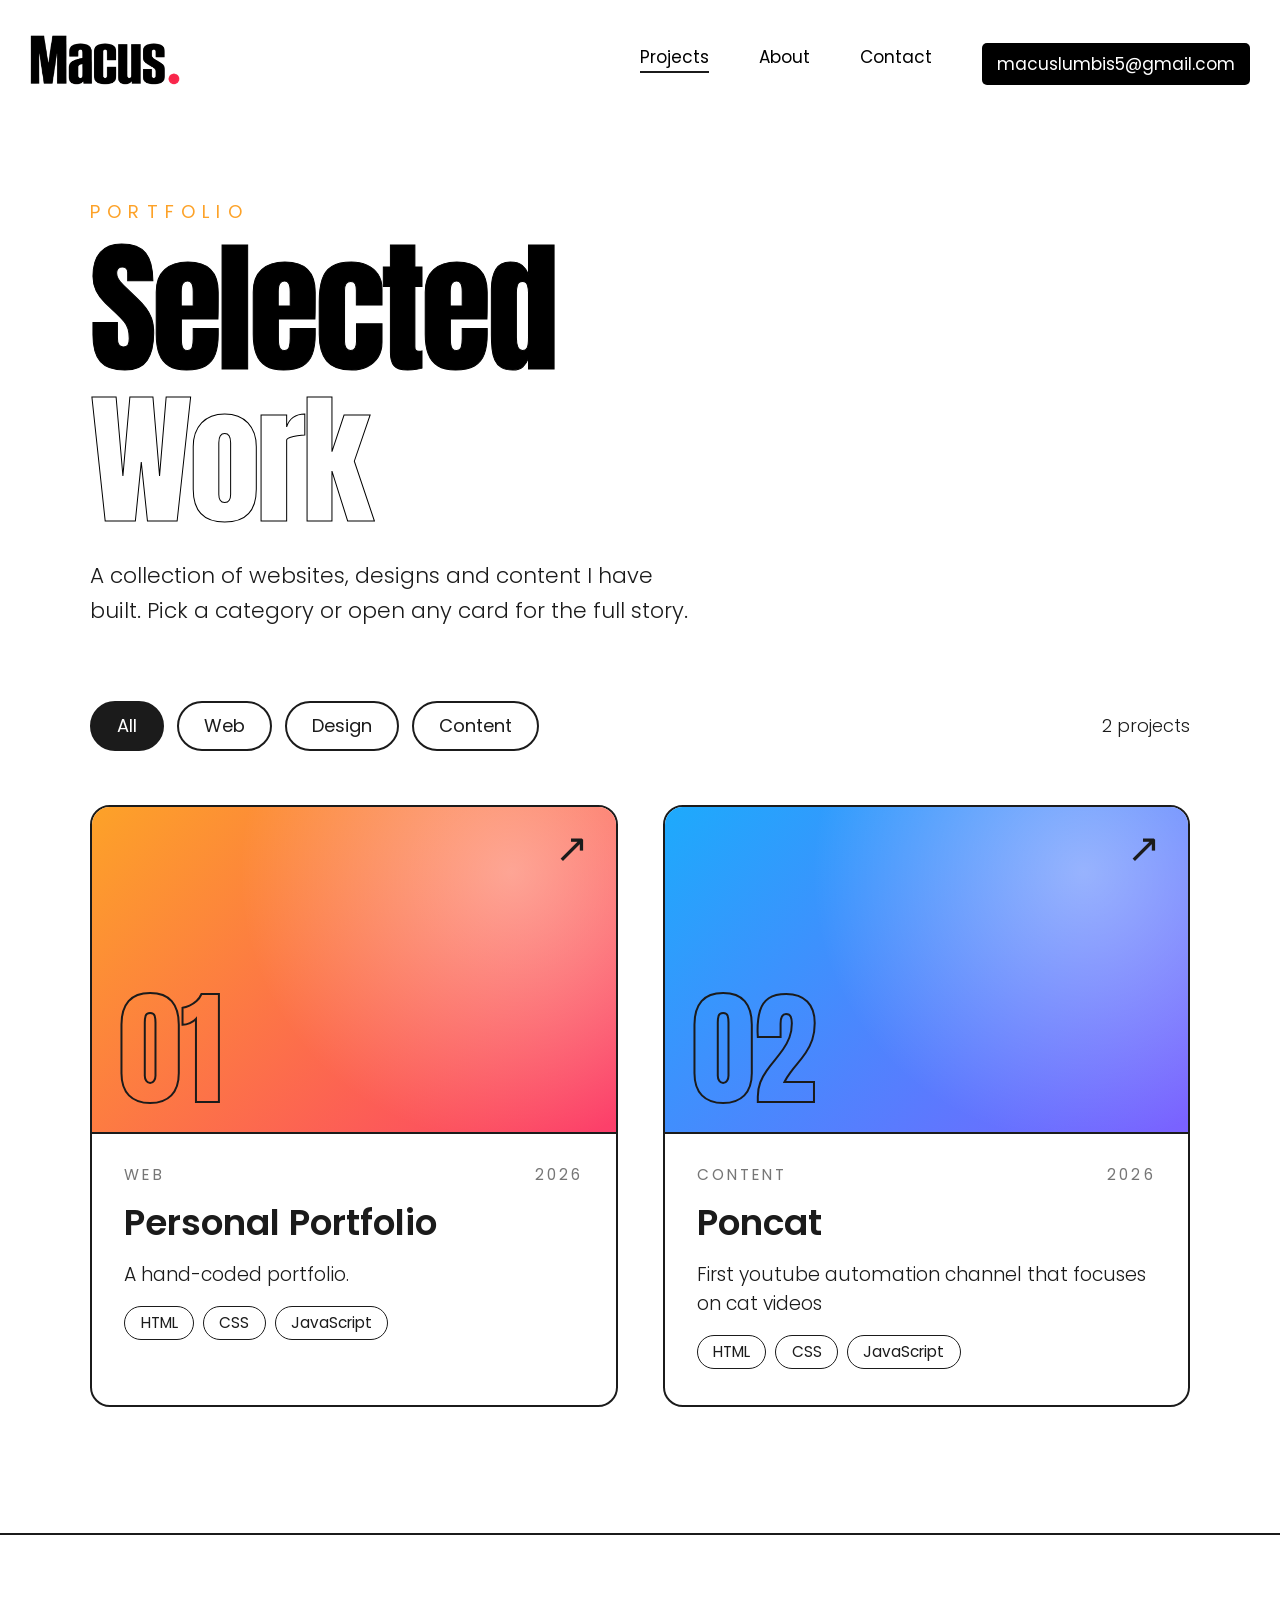
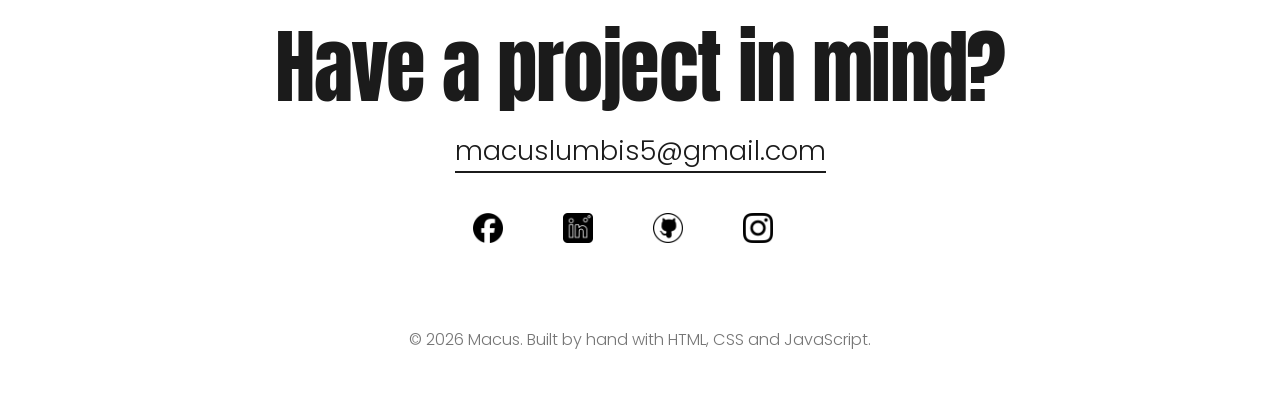
==== Frontend/projects.html @ 4666ce14 "Added Portfolio Page" ====
<!DOCTYPE html>
<html lang="en">
<head>
    <meta charset="UTF-8">
    <meta name="viewport" content="width=device-width, initial-scale=1.0">
    <title>Projects | Macus Portfolio</title>

    <link href="https://fonts.googleapis.com/css2?family=Poppins:wght@300;400;600;700&display=swap" rel="stylesheet">
    <link href="https://fonts.googleapis.com/css2?family=Anton&display=swap" rel="stylesheet">
    <link rel="stylesheet" href="style.css">
    <link rel="stylesheet" href="projects.css">
    <script src="script.js" defer></script>
    <script src="projects.js" defer></script>

    <noscript>
        <style>
            .preloader { display: none; }
            body:not(.is-loaded) { overflow: auto; }
            .reveal, .headline-word, main { opacity: 1; transform: none; }
        </style>
    </noscript>
</head>

<body>

    <div class="preloader" aria-hidden="true">
        <div class="preloader-panel preloader-panel--a"></div>
        <div class="preloader-panel preloader-panel--b"></div>
        <span class="preloader-logo">Macus</span>
    </div>

    <nav class="navbar">
        <div class="logo reveal" style="--i:0">
            <a href="index.html" class="logo-link">
                <img src="assets/images/logo.png" alt="logo" width="150" height="50">
            </a>
        </div>

        <ul class="nav-links reveal" style="--i:1">
            <li><a href="projects.html" aria-current="page"><span>Projects</span></a></li>
            <li><a href="index.html#about"><span>About</span></a></li>
            <li><a href="index.html#contact"><span>Contact</span></a></li>
            <li><a href="mailto:macuslumbis5@gmail.com" class="email" id="email2">macuslumbis5@gmail.com</a></li>
        </ul>
    </nav>

    <main id="top">
        <header class="page-head">
            <p class="eyebrow reveal" style="--i:0">Portfolio</p>

            <h1 class="headline">
                <span class="headline-line">
                    <a href="#projects" class="headline-word" style="--i:1">Selected</a>
                </span>
                <span class="headline-line">
                    <a href="#projects" class="headline-word" style="--i:2">Work</a>
                </span>
            </h1>

            <p class="page-head__intro reveal" style="--i:3">
                A collection of websites, designs and content I have built. Pick a category or open any card for the full story.
            </p>
        </header>

        <div class="toolbar reveal" style="--i:4">
            <div class="filters" role="group" aria-label="Filter projects">
                <button class="filter is-active" type="button" data-filter="all" aria-pressed="true">All</button>
                <button class="filter" type="button" data-filter="web" aria-pressed="false">Web</button>
                <button class="filter" type="button" data-filter="design" aria-pressed="false">Design</button>
                <button class="filter" type="button" data-filter="content" aria-pressed="false">Content</button>
            </div>
            <p class="count" id="count" aria-live="polite"></p>
        </div>

        <section class="projects" id="projects" aria-label="Projects">
            <div class="grid" id="grid"></div>
            <noscript><p class="noscript">Please enable JavaScript to view the projects.</p></noscript>
        </section>
    </main>

    <footer class="footer" id="contact">
        <p class="footer__lead">Have a project in mind?</p>
        <a class="footer__mail" href="mailto:macuslumbis5@gmail.com">macuslumbis5@gmail.com</a>

        <div class="social-links">
            <a href="https://www.facebook.com/macus.lumbis" target="_blank" rel="noopener noreferrer" aria-label="Facebook">
                <img src="assets/icons/facebook.png" alt="Facebook">
            </a>
            <a href="https://www.linkedin.com/in/macus-lumbis-49733b410" target="_blank" rel="noopener noreferrer" aria-label="LinkedIn">
                <img src="assets/icons/linkedin.png" alt="LinkedIn">
            </a>
            <a href="https://github.com/mojo1117" target="_blank" rel="noopener noreferrer" aria-label="GitHub">
                <img src="assets/icons/github.png" alt="GitHub">
            </a>
            <a href="https://www.instagram.com/mjocatt/" target="_blank" rel="noopener noreferrer" aria-label="Instagram">
                <img src="assets/icons/instagram.png" alt="Instagram">
            </a>
        </div>

        <p class="footer__small">&copy; <span id="year"></span> Macus. Built by hand with HTML, CSS and JavaScript.</p>
    </footer>

    <dialog class="modal" id="modal" aria-labelledby="modal-title">
        <div class="modal__panel">
            <button class="modal__close" id="modal-close" type="button" aria-label="Close">&times;</button>
            <div class="modal__media" id="modal-media"></div>
            <div class="modal__body">
                <p class="modal__meta" id="modal-meta"></p>
                <h2 class="modal__title" id="modal-title"></h2>
                <p class="modal__text" id="modal-text"></p>
                <ul class="chips" id="modal-stack"></ul>
                <div class="modal__links" id="modal-links"></div>
            </div>
        </div>
    </dialog>

    <div class="cursor" aria-hidden="true">
        <div class="cursor__circle">
            <svg viewBox="0 0 24 24" fill="none" stroke="currentColor" stroke-width="2.6" stroke-linecap="round" stroke-linejoin="round">
                <path d="M6 18L18 6M8 6h10v10"/>
            </svg>
        </div>
    </div>

</body>
</html>
---- Frontend/style.css ----
* {
    margin: 0;
    padding: 0;
    box-sizing: border-box;
}

html {
    font-size: clamp(12px, 1.5vw, 18px);
}

body {
    font-family: 'Poppins', sans-serif;
}



.navbar {
    position: fixed;
    inset: 0 0 auto 0;
    z-index: 100;

    display: flex;
    justify-content: space-between;
    align-items: center;

    width: 100%;
    max-width: 1460px;
    margin-top: 20px;
    padding: 15px 30px;

    left: 50%;
    transform: translateX(-50%);
}

.nav-links {
    display: flex;
    list-style: none;
    gap: 50px;
}

.nav-links a {
    display: inline-block;
    color: black;
    text-decoration: none;
    font-size: 17px;
}

.nav-links a span {
    display: inline-block;
    transition: transform 0.3s ease;
}

.nav-links a:hover span {
    transform: translateY(-5px);
}

#email2 {
    color: white;
    border-radius: 5px;
    padding: 8px 15px;
    background-color: black;
    transition: padding .3s, box-shadow .3s;
}

#email2:hover {
    padding-left: 2rem;
    padding-right: 2rem;
    box-shadow: 0 1rem 2rem rgba(27, 27, 27, .15);
}



.hero {
    min-height: 70vh;
    padding: 9rem 5rem 4rem;
    display: flex;
    flex-direction: column;
    justify-content: center;
    align-items: center;
}

.hero-hello,
.hero-description {
    font-size: 20px;
    font-weight: 300;
}

.hero-hello {
    align-self: stretch;
    text-align: center;
}

.hero-description {
    width: 100%;
    text-align: left;
}

.headline {
    font-family: 'Anton', sans-serif;
    width: 100%;
    position: relative;
    font-size: 9rem;
    font-weight: 500;
    line-height: 1;
    letter-spacing: -0.03em;
    margin: .5rem 0;
    text-align: center;
}

.headline-word {
    display: block;
    font-size: inherit;
    font-family: inherit;
    font-weight: inherit;
    line-height: inherit;
    color: black;
    -webkit-text-stroke: 1px black;
    text-decoration: none;
}


.headline:has(.headline-word:hover) .headline-word:not(:hover),
.headline:has(.headline-word:focus-visible) .headline-word:not(:focus-visible) {
    color: transparent;
}


.headline-line:nth-child(2) .headline-word {
    color: transparent;
}

.headline-line:nth-child(2) .headline-word:hover {
    color: black;
}



.social-links {
    display: flex;
    justify-content: center;
    align-items: center;
    gap: 25px;
    margin-top: 0;
}

.social-links a {
    display: block;
    width: 65px;
    height: 65px;
    flex-shrink: 0;
    transition: transform 0.3s ease;
}

.social-links img {
    display: block;
    width: 30px;
    height: 30px;
    object-fit: contain;
}

.social-links a:hover {
    transform: translateY(-5px) scale(1.05);
}

@media (max-width: 600px) {
    .social-links {
        gap: 15px;
    }

    .social-links a {
        width: 45px;
        height: 45px;
    }
}



:root {
    --ease: cubic-bezier(.77, 0, .175, 1);
    --start: 1.2s;
}


body:not(.is-loaded) {
    overflow: hidden;
}


.preloader {
    position: fixed;
    inset: 0;
    z-index: 1000;
}

.preloader-panel {
    position: absolute;
    inset: 0;
    background: black;
    transition: transform 1.4s var(--ease) .5s;
}

.preloader-panel--a {
    clip-path: polygon(0 0, calc(100% + 2px) 0, 0 calc(100% + 2px));
}

.preloader-panel--b {
    clip-path: polygon(100% 0, 100% 100%, 0 100%);
}

.preloader-logo {
    position: absolute;
    left: 90%;
    top: 90%;
    translate: -50% -50%;
   
    transition: transform .9s var(--ease) .5s, opacity .6s ease .5s;
}

.is-loaded .preloader-panel--a {
    transform: translate(-100%, -100%);
}

.is-loaded .preloader-panel--b {
    transform: translate(100%, 100%);
}

.is-loaded .preloader-logo {
    transform: translateY(200%);
    opacity: 0;
}

.is-loaded .preloader {
    visibility: hidden;
    transition: visibility 0s linear 2s;
}


main {
    transform: translateY(40px);
    transition: transform 1.4s var(--ease) .5s;
}

.is-loaded main {
    transform: none;
}


.reveal {
    opacity: 0;
    transform: translateY(1.5rem);
    transition: opacity .9s ease, transform 1.1s var(--ease);
    transition-delay: calc(var(--start) + var(--i, 0) * .12s);
}

.is-loaded .reveal {
    opacity: 1;
    transform: none;
}


.headline-line {
    display: block;
    overflow: hidden;
    padding-block: .06em;
    margin-block: -.06em;
}

.headline-word {
    transform: translateY(110%);
    transition:
        color .4s ease,
        transform 1.2s var(--ease) calc(var(--start) + var(--i, 0) * .12s);
}

.is-loaded .headline-word {
    transform: none;
}


@media (prefers-reduced-motion: reduce) {
    .preloader { display: none; }
    body:not(.is-loaded) { overflow: auto; }
    main, .reveal, .headline-word {
        opacity: 1;
        transform: none;
        transition: none;
    }
}



.cursor {
    position: fixed;
    top: 0;
    left: 0;
    width: 0;
    height: 0;
    z-index: 9999;
    pointer-events: none;
}

.cursor__circle {
    position: absolute;
    top: -2.75rem;               
    left: -2.75rem;              
    width: 5.5rem;
    height: 5.5rem;
    display: grid;
    place-items: center;
    background: white;
    color: #1b1b1b;              
    border: .3rem solid #1b1b1b;
    border-radius: 50%;
    scale: 0;                   
    transition: scale .45s var(--ease);
}

.cursor.is-active .cursor__circle {
    scale: 1;
}

.cursor__circle svg {
    width: 45%;
    height: 45%;
}

/* only on devices with a real mouse */
@media (hover: hover) and (pointer: fine) {
    .headline-word {
        cursor: none;            
    }
}

@media (hover: none), (pointer: coarse) {
    .cursor { display: none; }
}
---- Frontend/projects.css ----
:root {
    --ink: #1b1b1b;
    --accent: #fda228;
    --line: rgba(27, 27, 27, .16);
}

body {
    background: #fff;
    color: var(--ink);
}

body.modal-open {
    overflow: hidden;
}


.navbar {
    position: fixed;
    transition: background .3s ease, box-shadow .3s ease;
}



.navbar.is-scrolled {
    
    background: rgba(255, 255, 255, .82);
    -webkit-backdrop-filter: blur(12px);
    backdrop-filter: blur(12px);
    border-radius: 1rem;
    box-shadow: 0 .5rem 2rem rgba(27, 27, 27, .08);
}

.nav-links a[aria-current="page"] span {
    border-bottom: 2px solid var(--ink);
    padding-bottom: .1rem;
}

.page-head {
    max-width: 1460px;
    margin: 0 auto;
    padding: 11rem 5rem 2rem;
}

.eyebrow {
    font-size: 1rem;
    font-weight: 400;
    letter-spacing: .4em;
    text-transform: uppercase;
    color: var(--accent);
}

.page-head .headline {
    font-size: 8rem;
    text-align: left;
    margin: .6rem 0 1.5rem;
}

.page-head__intro {
    max-width: 34rem;
    font-size: 1.2rem;
    font-weight: 300;
    line-height: 1.6;
}

.toolbar {
    max-width: 1460px;
    margin: 0 auto;
    padding: 2rem 5rem;
    display: flex;
    justify-content: space-between;
    align-items: center;
    flex-wrap: wrap;
    gap: 1.5rem;
}

.filters {
    display: flex;
    flex-wrap: wrap;
    gap: .7rem;
}

.filter {
    font: inherit;
    font-size: 1rem;
    padding: .55rem 1.4rem;
    border: 2px solid var(--ink);
    border-radius: 999px;
    background: transparent;
    color: var(--ink);
    cursor: pointer;
    transition: background .3s ease, color .3s ease, transform .3s var(--ease);
}

.filter:hover {
    transform: translateY(-3px);
}

.filter.is-active {
    background: var(--ink);
    color: #fff;
}

.filter:focus-visible,
.modal__close:focus-visible,
.btn:focus-visible {
    outline: 3px solid var(--accent);
    outline-offset: 3px;
}

.count {
    font-size: 1rem;
    font-weight: 300;
}

.projects {
    max-width: 1460px;
    margin: 0 auto;
    padding: 1rem 5rem 7rem;
}

.grid {
    --base: .9s;
    display: grid;
    grid-template-columns: repeat(2, minmax(0, 1fr));
    gap: 2.5rem;
    transition: opacity .25s ease;
}

.grid.is-swapping {
    opacity: 0;
}

.noscript {
    padding: 3rem 0;
    text-align: center;
}

.project-card {
    position: relative;
    display: flex;
    flex-direction: column;
    background: #fff;
    border: 2px solid var(--ink);
    border-radius: 1.1rem;
    overflow: hidden;
    opacity: 0;
    transition: transform .6s var(--ease), box-shadow .5s ease;
}

.project-card.is-visible {
    opacity: 1;
    animation: cardIn 1s var(--ease) backwards;
    animation-delay: calc(var(--base) + var(--d, 0) * .08s);
}

.project-card.is-visible:hover {
    transform: translateY(-.6rem);
    box-shadow: 0 1.5rem 3rem rgba(27, 27, 27, .14);
}

@keyframes cardIn {
    from {
        opacity: 0;
        transform: translateY(2.5rem);
    }
    to {
        opacity: 1;
        transform: none;
    }
}

.project-card__media {
    position: relative;
    display: flex;
    align-items: flex-end;
    aspect-ratio: 16 / 10;
    padding: 1.5rem;
    background: linear-gradient(135deg, var(--c1), var(--c2));
    border-bottom: 2px solid var(--ink);
    overflow: hidden;
}

.project-card__media::after {
    content: "";
    position: absolute;
    inset: 0;
    background: radial-gradient(circle at 80% 20%, rgba(255, 255, 255, .4), transparent 55%);
    transition: transform .9s var(--ease);
}

.project-card:hover .project-card__media::after {
    transform: scale(1.3);
}

.project-card__num {
    position: relative;
    z-index: 1;
    font-family: 'Anton', sans-serif;
    font-size: 7rem;
    line-height: .9;
    color: transparent;
    -webkit-text-stroke: 2px var(--ink);
    transition: color .4s ease;
}

.project-card:hover .project-card__num {
    color: var(--ink);
}

.project-card__arrow {
    position: absolute;
    top: 1.2rem;
    right: 1.5rem;
    z-index: 1;
    font-size: 2.2rem;
    line-height: 1;
    transition: transform .5s var(--ease);
}

.project-card:hover .project-card__arrow {
    transform: translate(.35rem, -.35rem);
}

.project-card__body {
    display: flex;
    flex-direction: column;
    gap: .9rem;
    padding: 1.6rem 1.8rem 2rem;
}

.project-card__meta {
    display: flex;
    justify-content: space-between;
    font-size: .85rem;
    font-weight: 400;
    letter-spacing: .2em;
    text-transform: uppercase;
    color: rgba(27, 27, 27, .6);
}

.project-card__title {
    font-size: 2rem;
    font-weight: 600;
    line-height: 1.15;
}

.project-card__summary {
    font-size: 1.05rem;
    font-weight: 300;
    line-height: 1.55;
}

.chips {
    display: flex;
    flex-wrap: wrap;
    gap: .5rem;
    list-style: none;
}

.chips li {
    padding: .25rem .85rem;
    border: 1px solid var(--ink);
    border-radius: 999px;
    font-size: .85rem;
    font-weight: 400;
}

.project-card__open {
    position: absolute;
    inset: 0;
    z-index: 2;
    background: transparent;
    border: 0;
    border-radius: inherit;
    cursor: pointer;
}

.project-card__open:focus-visible {
    outline: 3px solid var(--accent);
    outline-offset: -3px;
}

@media (hover: hover) and (pointer: fine) {
    .project-card,
    .project-card__open {
        cursor: none;
    }
}

.footer {
    max-width: 1460px;
    margin: 0 auto;
    padding: 5rem 5rem 3rem;
    border-top: 2px solid var(--ink);
    display: flex;
    flex-direction: column;
    align-items: center;
    text-align: center;
    gap: 1.2rem;
}

.footer__lead {
    font-family: 'Anton', sans-serif;
    font-size: 4.5rem;
    line-height: 1.05;
    letter-spacing: -.02em;
}

.footer__mail {
    font-size: 1.5rem;
    font-weight: 300;
    color: var(--ink);
    text-decoration: none;
    border-bottom: 2px solid var(--ink);
    transition: color .3s ease, border-color .3s ease;
}

.footer__mail:hover {
    color: var(--accent);
    border-color: var(--accent);
}

.footer .social-links {
    margin-top: 1rem;
}

.footer__small {
    margin-top: 1.5rem;
    font-size: .9rem;
    font-weight: 300;
    color: rgba(27, 27, 27, .6);
}

.modal {
    position: fixed;
    inset: 0;
    width: 100%;
    height: 100%;
    max-width: none;
    max-height: none;
    margin: 0;
    padding: 1.5rem;
    border: 0;
    background: transparent;
    overflow: auto;
}

.modal[open] {
    display: grid;
    place-items: center;
}

.modal::backdrop {
    background: rgba(27, 27, 27, .72);
    -webkit-backdrop-filter: blur(6px);
    backdrop-filter: blur(6px);
}

.modal[open]::backdrop {
    animation: fadeIn .4s ease;
}

.modal[open] .modal__panel {
    animation: panelIn .6s var(--ease);
}

@keyframes fadeIn {
    from { opacity: 0; }
    to { opacity: 1; }
}

@keyframes panelIn {
    from {
        opacity: 0;
        transform: translateY(2.5rem) scale(.97);
    }
    to {
        opacity: 1;
        transform: none;
    }
}

.modal__panel {
    position: relative;
    width: min(56rem, 100%);
    max-height: calc(100vh - 3rem);
    overflow-y: auto;
    background: #fff;
    border: 2px solid var(--ink);
    border-radius: 1.1rem;
    font-size: 1rem;
}

.modal__close {
    position: absolute;
    top: 1rem;
    right: 1rem;
    z-index: 3;
    width: 3rem;
    height: 3rem;
    display: grid;
    place-items: center;
    padding-bottom: .2rem;
    font-size: 2rem;
    line-height: 1;
    color: var(--ink);
    background: #fff;
    border: 2px solid var(--ink);
    border-radius: 50%;
    cursor: pointer;
    transition: transform .4s var(--ease), background .3s ease, color .3s ease;
}

.modal__close:hover {
    transform: rotate(90deg);
    background: var(--ink);
    color: #fff;
}

.modal__media {
    display: flex;
    align-items: flex-end;
    min-height: 14rem;
    padding: 1.5rem 2rem;
    background: linear-gradient(135deg, var(--c1), var(--c2));
    border-bottom: 2px solid var(--ink);
    font-family: 'Anton', sans-serif;
    font-size: 9rem;
    line-height: .85;
    color: transparent;
    -webkit-text-stroke: 2px var(--ink);
}

.modal__body {
    display: flex;
    flex-direction: column;
    gap: 1.1rem;
    padding: 2rem 2.2rem 2.4rem;
}

.modal__meta {
    font-size: .9rem;
    letter-spacing: .2em;
    text-transform: uppercase;
    color: rgba(27, 27, 27, .6);
}

.modal__title {
    font-family: 'Anton', sans-serif;
    font-size: 3.4rem;
    font-weight: 500;
    line-height: 1.05;
}

.modal__text {
    max-width: 42rem;
    font-size: 1.1rem;
    font-weight: 300;
    line-height: 1.65;
}

.modal__links {
    display: flex;
    flex-wrap: wrap;
    align-items: center;
    gap: 1rem;
    margin-top: .6rem;
}

.modal__soon {
    font-size: 1rem;
    font-weight: 300;
    color: rgba(27, 27, 27, .6);
}

.btn {
    display: inline-block;
    padding: .75rem 1.8rem;
    font-size: 1rem;
    font-weight: 400;
    color: #fff;
    text-decoration: none;
    background: var(--ink);
    border: 2px solid var(--ink);
    border-radius: .4rem;
    transition: padding .3s ease, box-shadow .3s ease;
}

.btn:hover {
    padding-left: 2.4rem;
    padding-right: 2.4rem;
    box-shadow: 0 1rem 2rem rgba(27, 27, 27, .15);
}

.btn--ghost {
    color: var(--ink);
    background: transparent;
}

@media (max-width: 900px) {
    .page-head,
    .toolbar,
    .projects,
    .footer {
        padding-left: 1.5rem;
        padding-right: 1.5rem;
    }

    .grid {
        grid-template-columns: 1fr;
    }

    .page-head .headline {
        font-size: 5.5rem;
    }

    .footer__lead {
        font-size: 3rem;
    }
}

@media (max-width: 700px) {
    .nav-links li:not(:last-child) {
        display: none;
    }

    .project-card__num {
        font-size: 5rem;
    }

    .modal__media {
        min-height: 9rem;
        font-size: 6rem;
    }

    .modal__title {
        font-size: 2.4rem;
    }

    .modal__body {
        padding: 1.5rem;
    }
}

@media (prefers-reduced-motion: reduce) {
    .project-card,
    .project-card.is-visible {
        opacity: 1;
        animation: none;
        transition: none;
    }

    .modal[open] .modal__panel,
    .modal[open]::backdrop {
        animation: none;
    }
}
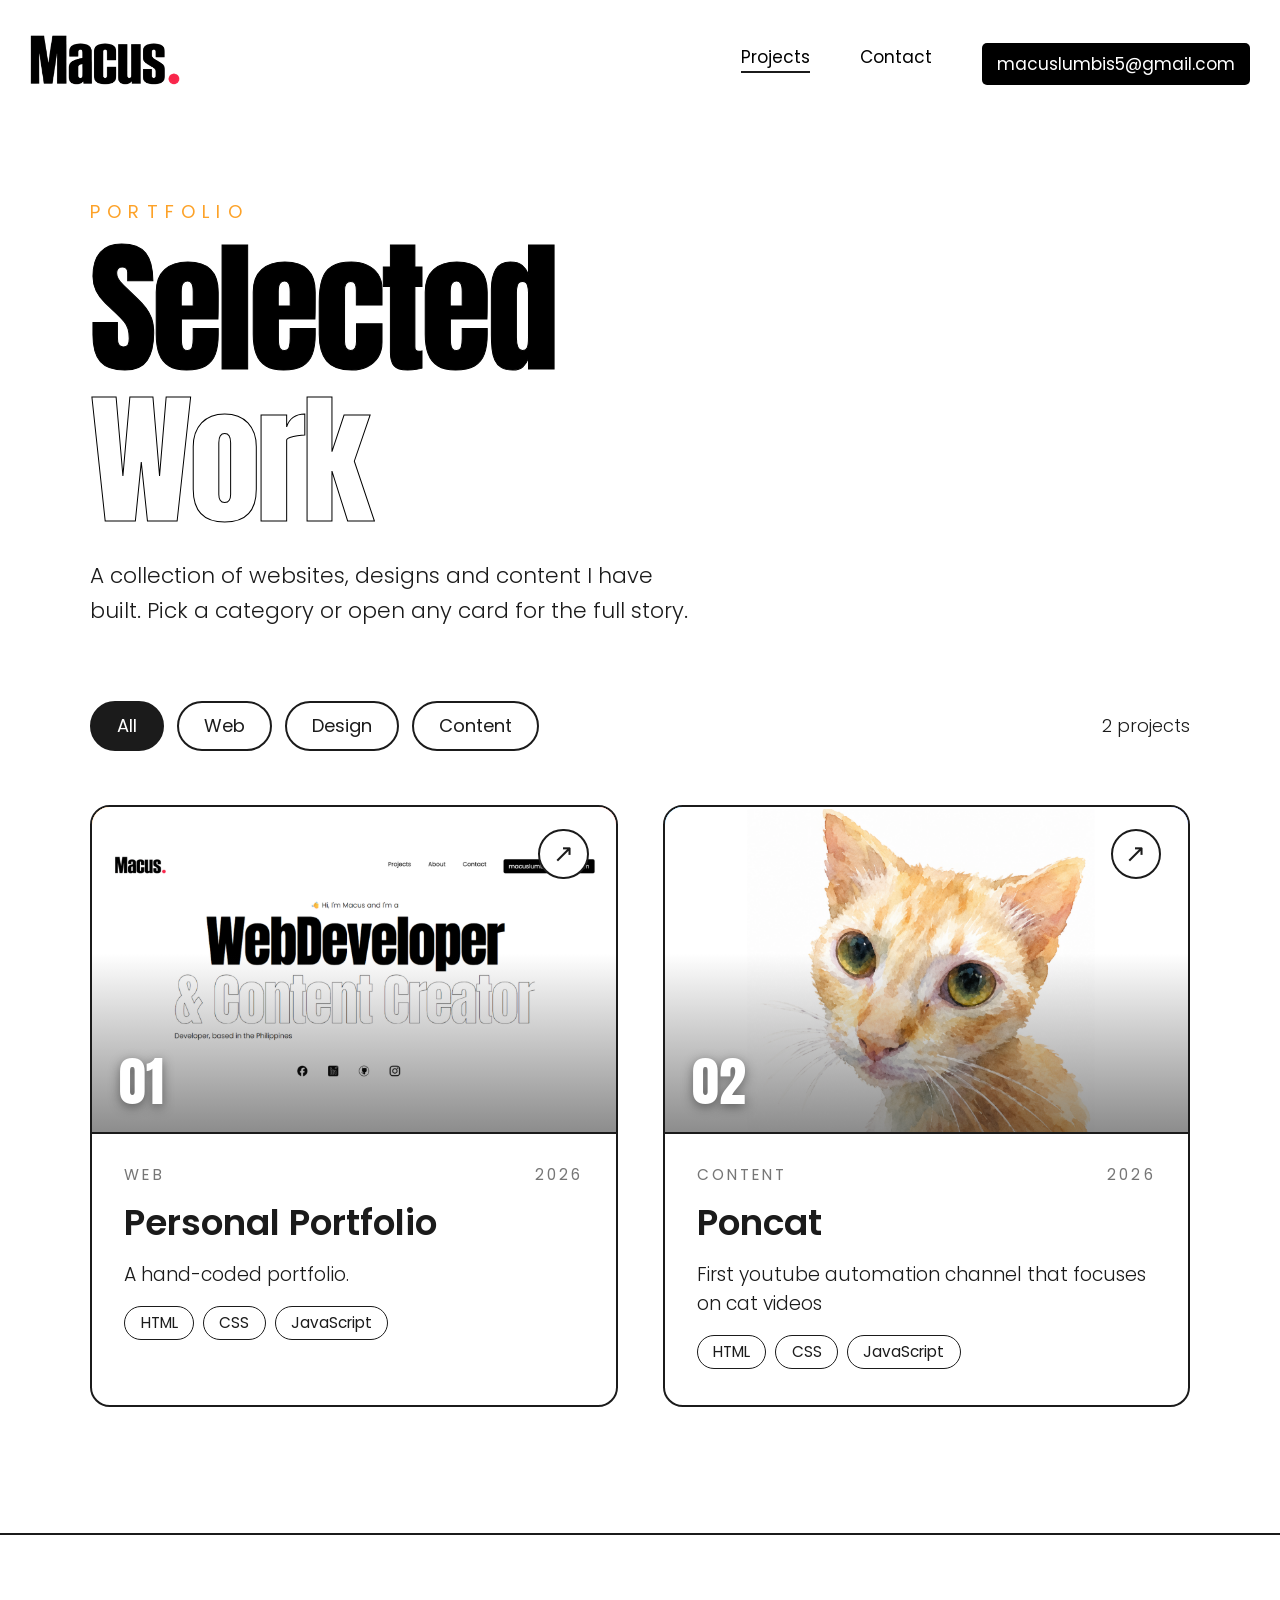
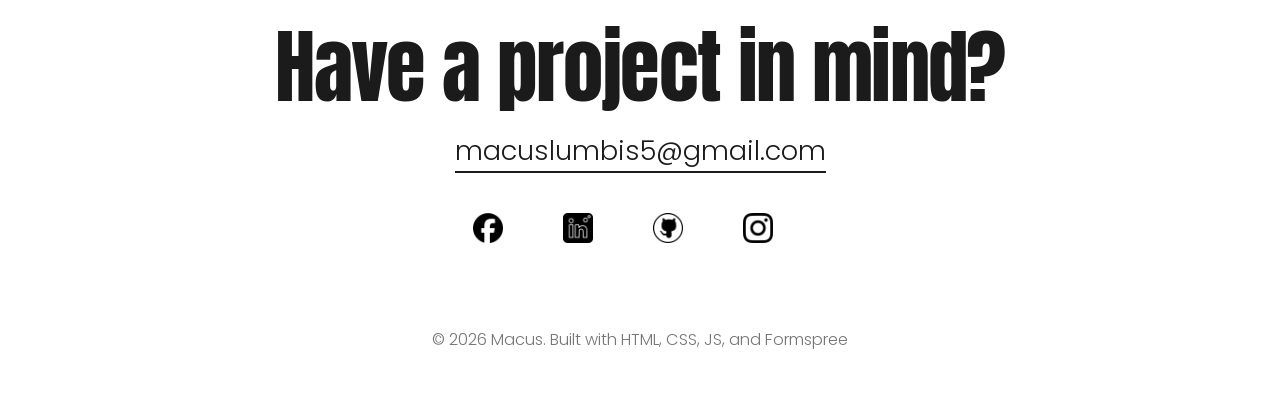
==== commit d4c42a0f: "Added Contact Page" ====
--- a/Frontend/projects.html
+++ b/Frontend/projects.html
@@ -38,8 +38,7 @@
 
         <ul class="nav-links reveal" style="--i:1">
             <li><a href="projects.html" aria-current="page"><span>Projects</span></a></li>
-            <li><a href="index.html#about"><span>About</span></a></li>
-            <li><a href="index.html#contact"><span>Contact</span></a></li>
+            <li><a href="contact.html"><span>Contact</span></a></li>
             <li><a href="mailto:macuslumbis5@gmail.com" class="email" id="email2">macuslumbis5@gmail.com</a></li>
         </ul>
     </nav>
@@ -97,7 +96,7 @@
             </a>
         </div>
 
-        <p class="footer__small">&copy; <span id="year"></span> Macus. Built by hand with HTML, CSS and JavaScript.</p>
+        <p class="footer__small">&copy; <span id="year"></span> Macus. Built with HTML, CSS, JS, and Formspree</p>
     </footer>
 
     <dialog class="modal" id="modal" aria-labelledby="modal-title">
--- a/Frontend/projects.css
+++ b/Frontend/projects.css
@@ -556,4 +556,57 @@
     }
 }
 
-
+.project-card__img {
+    position: absolute;
+    inset: 0;
+    width: 100%;
+    height: 100%;
+    object-fit: cover;
+    transition: transform 1.1s var(--ease);
+}
+
+.project-card:hover .project-card__img {
+    transform: scale(1.07);
+}
+
+.project-card__media.has-image::after {
+    background: linear-gradient(to top, rgba(27, 27, 27, .5), transparent 55%);
+}
+
+.project-card:hover .project-card__media.has-image::after {
+    transform: none;
+}
+
+.project-card__media.has-image .project-card__num {
+    font-size: 3rem;
+    color: #fff;
+    -webkit-text-stroke: 0;
+    text-shadow: 0 .15rem .6rem rgba(27, 27, 27, .5);
+}
+
+.project-card__media.has-image .project-card__arrow {
+    display: grid;
+    place-items: center;
+    width: 2.8rem;
+    height: 2.8rem;
+    font-size: 1.4rem;
+    background: #fff;
+    border: 2px solid var(--ink);
+    border-radius: 50%;
+}
+
+.modal__media.has-image {
+    min-height: 22rem;
+    background: var(--img) center / cover no-repeat, linear-gradient(135deg, var(--c1), var(--c2));
+    font-size: 3rem;
+    color: #fff;
+    -webkit-text-stroke: 0;
+    text-shadow: 0 .15rem .6rem rgba(27, 27, 27, .5);
+}
+
+@media (max-width: 700px) {
+    .modal__media.has-image {
+        min-height: 13rem;
+    }
+}
+
